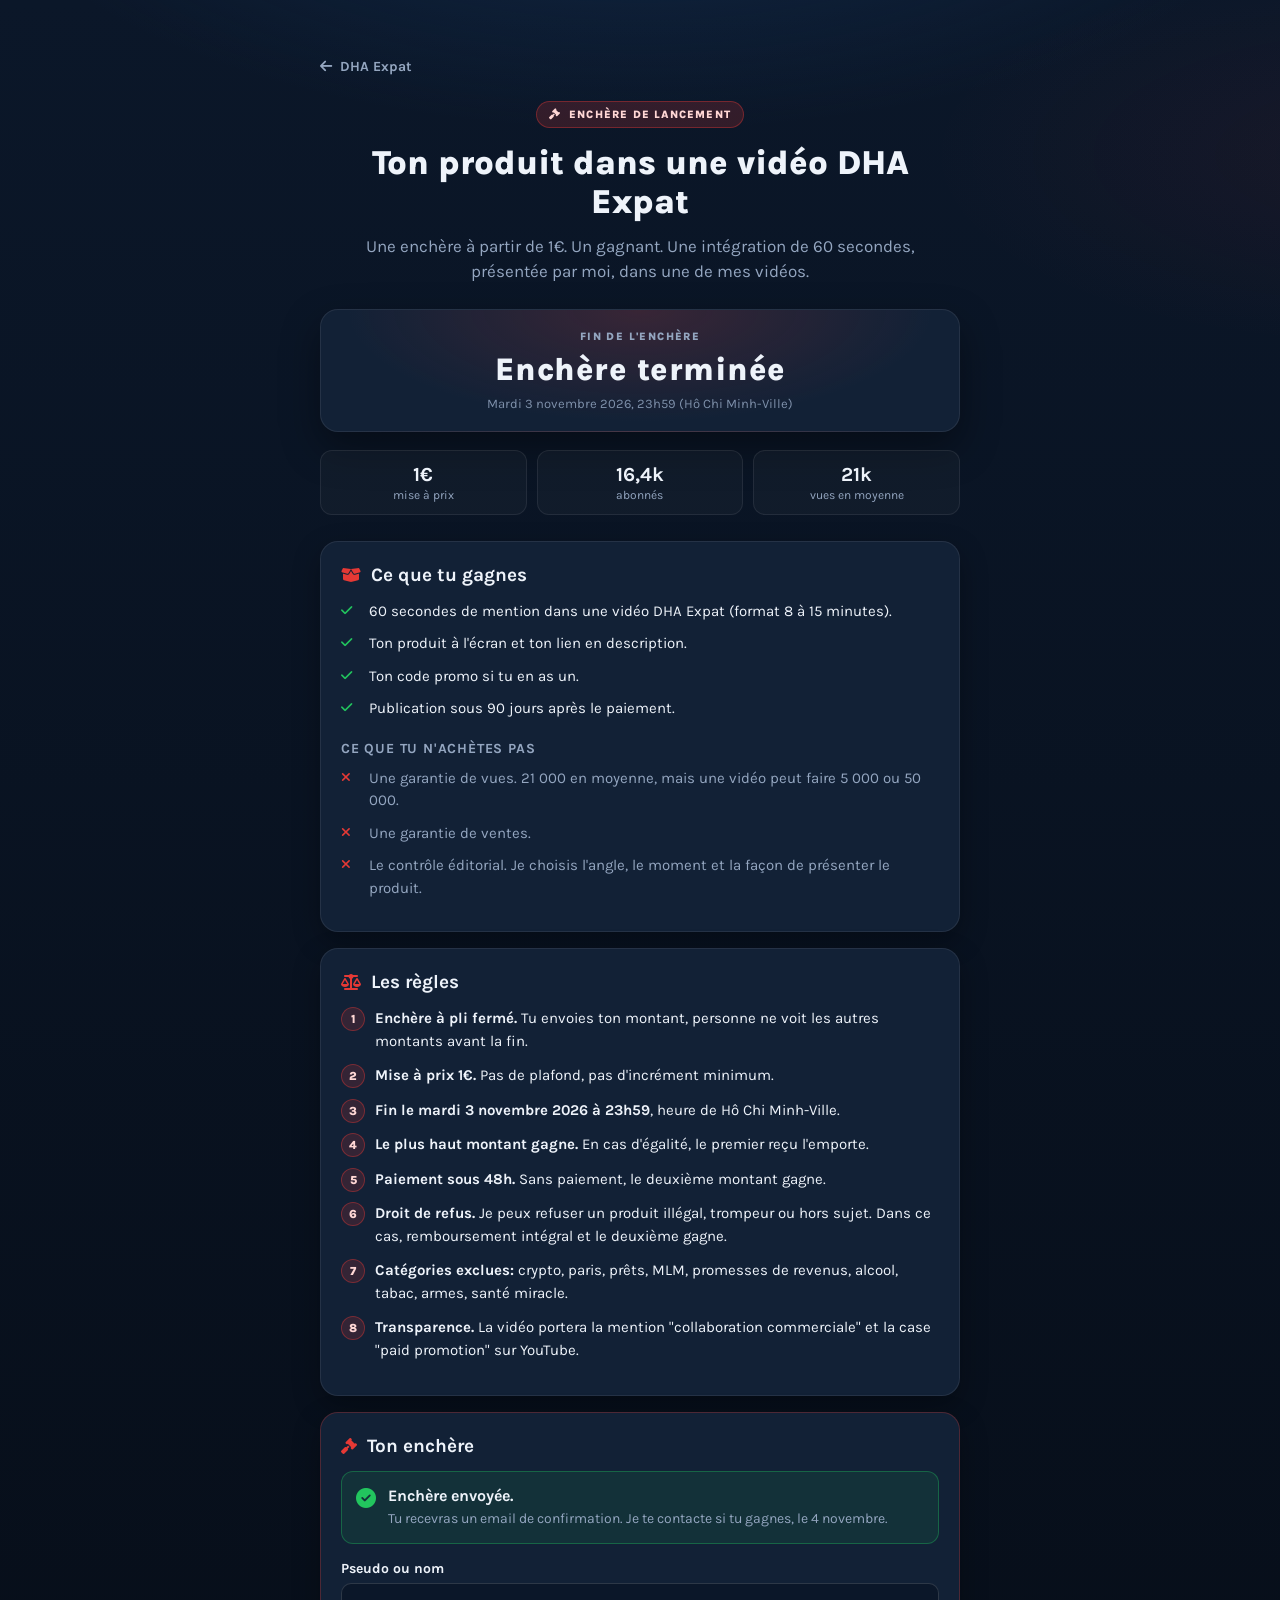
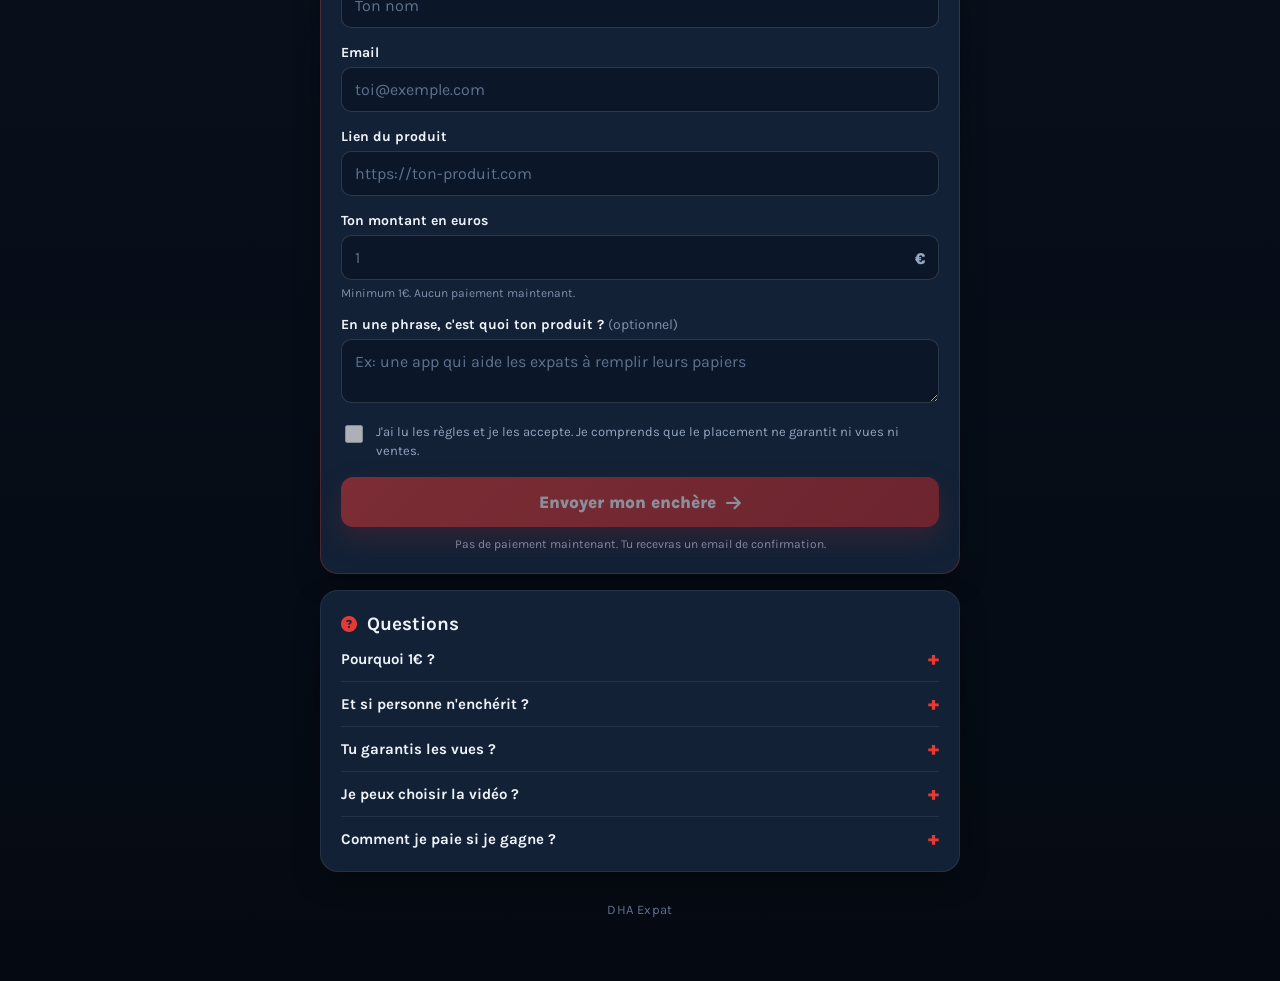
==== auction.html @ 1a3d28b8 "Ajoute la page d'enchere placement produit" ====
<!DOCTYPE html>
<html lang="fr">
<head>
<meta charset="UTF-8">
<meta name="viewport" content="width=device-width, initial-scale=1.0">
<title>Enchère : ton produit dans une vidéo DHA Expat</title>
<meta name="description" content="Enchère à partir de 1€ pour un placement produit dans une vidéo DHA Expat. Pli fermé, un gagnant, une intégration de 60 secondes.">
<meta property="og:title" content="Enchère : ton produit dans une vidéo DHA Expat">
<meta property="og:description" content="Mise à prix 1€. Le plus haut montant gagne un placement de 60 secondes dans une de mes vidéos.">
<meta property="og:image" content="assets/logo.png">
<meta name="theme-color" content="#050a12">
<link rel="icon" type="image/png" href="assets/logo.png">
<link rel="preconnect" href="https://fonts.googleapis.com">
<link rel="preconnect" href="https://fonts.gstatic.com" crossorigin>
<link href="https://fonts.googleapis.com/css2?family=Karla:wght@400;500;700;800&display=swap" rel="stylesheet">
<link rel="stylesheet" href="https://cdnjs.cloudflare.com/ajax/libs/font-awesome/6.5.2/css/all.min.css">
<link rel="stylesheet" href="style.css">
<link rel="stylesheet" href="auction.css">
</head>
<body>
<section class="page">
  <div class="container container--wide">

    <a class="back" href="/"><i class="fa-solid fa-arrow-left"></i> DHA Expat</a>

    <header class="auction-hero">
      <span class="tag"><i class="fa-solid fa-gavel"></i> Enchère de lancement</span>
      <h1 class="auction-title">Ton produit dans une vidéo DHA Expat</h1>
      <p class="auction-sub">Une enchère à partir de 1€. Un gagnant. Une intégration de 60 secondes, présentée par moi, dans une de mes vidéos.</p>

      <div class="countdown" id="countdown">
        <div class="countdown__label">Fin de l'enchère</div>
        <div class="countdown__clock" id="clock">--j --h --m --s</div>
        <div class="countdown__date">Mardi 3 novembre 2026, 23h59 (Hô Chi Minh-Ville)</div>
      </div>

      <div class="stats">
        <div class="stat"><strong>1€</strong><span>mise à prix</span></div>
        <div class="stat"><strong>16,4k</strong><span>abonnés</span></div>
        <div class="stat"><strong>21k</strong><span>vues en moyenne</span></div>
      </div>
    </header>

    <section class="card">
      <h2><i class="fa-solid fa-box-open"></i> Ce que tu gagnes</h2>
      <ul class="check-list">
        <li>60 secondes de mention dans une vidéo DHA Expat (format 8 à 15 minutes).</li>
        <li>Ton produit à l'écran et ton lien en description.</li>
        <li>Ton code promo si tu en as un.</li>
        <li>Publication sous 90 jours après le paiement.</li>
      </ul>
      <h3>Ce que tu n'achètes pas</h3>
      <ul class="cross-list">
        <li>Une garantie de vues. 21 000 en moyenne, mais une vidéo peut faire 5 000 ou 50 000.</li>
        <li>Une garantie de ventes.</li>
        <li>Le contrôle éditorial. Je choisis l'angle, le moment et la façon de présenter le produit.</li>
      </ul>
    </section>

    <section class="card">
      <h2><i class="fa-solid fa-scale-balanced"></i> Les règles</h2>
      <ol class="rules-list">
        <li><strong>Enchère à pli fermé.</strong> Tu envoies ton montant, personne ne voit les autres montants avant la fin.</li>
        <li><strong>Mise à prix 1€.</strong> Pas de plafond, pas d'incrément minimum.</li>
        <li><strong>Fin le mardi 3 novembre 2026 à 23h59</strong>, heure de Hô Chi Minh-Ville.</li>
        <li><strong>Le plus haut montant gagne.</strong> En cas d'égalité, le premier reçu l'emporte.</li>
        <li><strong>Paiement sous 48h.</strong> Sans paiement, le deuxième montant gagne.</li>
        <li><strong>Droit de refus.</strong> Je peux refuser un produit illégal, trompeur ou hors sujet. Dans ce cas, remboursement intégral et le deuxième gagne.</li>
        <li><strong>Catégories exclues:</strong> crypto, paris, prêts, MLM, promesses de revenus, alcool, tabac, armes, santé miracle.</li>
        <li><strong>Transparence.</strong> La vidéo portera la mention "collaboration commerciale" et la case "paid promotion" sur YouTube.</li>
      </ol>
    </section>

    <section class="card card--form">
      <h2><i class="fa-solid fa-gavel"></i> Ton enchère</h2>

      <div class="success" id="success" hidden>
        <i class="fa-solid fa-circle-check"></i>
        <div>
          <strong>Enchère envoyée.</strong>
          <p>Tu recevras un email de confirmation. Je te contacte si tu gagnes, le 4 novembre.</p>
        </div>
      </div>

      <form id="bidForm" action="https://formsubmit.co/dhabeverage@gmail.com" method="POST">
        <input type="hidden" name="_subject" value="Enchère placement produit DHA Expat">
        <input type="hidden" name="_template" value="table">
        <input type="hidden" name="_captcha" value="false">
        <input type="hidden" name="_next" value="https://dha-expat.com/auction.html?envoye=1">
        <input type="text" name="_honey" class="honey" tabindex="-1" autocomplete="off" aria-hidden="true">

        <div class="field">
          <label for="name">Pseudo ou nom</label>
          <input id="name" name="Nom" type="text" required maxlength="80" autocomplete="name" placeholder="Ton nom">
        </div>

        <div class="field">
          <label for="email">Email</label>
          <input id="email" name="Email" type="email" required maxlength="120" autocomplete="email" placeholder="toi@exemple.com">
        </div>

        <div class="field">
          <label for="product">Lien du produit</label>
          <input id="product" name="Produit" type="url" required maxlength="300" inputmode="url" placeholder="https://ton-produit.com">
        </div>

        <div class="field">
          <label for="amount">Ton montant en euros</label>
          <div class="amount-wrap">
            <input id="amount" name="Montant" type="number" required min="1" step="1" inputmode="decimal" placeholder="1">
            <span class="amount-suffix">€</span>
          </div>
          <p class="hint">Minimum 1€. Aucun paiement maintenant.</p>
        </div>

        <div class="field">
          <label for="pitch">En une phrase, c'est quoi ton produit ? <span>(optionnel)</span></label>
          <textarea id="pitch" name="Pitch" rows="2" maxlength="300" placeholder="Ex: une app qui aide les expats à remplir leurs papiers"></textarea>
        </div>

        <label class="consent">
          <input type="checkbox" name="Regles" value="acceptees" required>
          <span>J'ai lu les règles et je les accepte. Je comprends que le placement ne garantit ni vues ni ventes.</span>
        </label>

        <p class="error" id="error" hidden></p>

        <button class="submit" type="submit">Envoyer mon enchère <i class="fa-solid fa-arrow-right"></i></button>
        <p class="hint center">Pas de paiement maintenant. Tu recevras un email de confirmation.</p>
      </form>
    </section>

    <section class="card">
      <h2><i class="fa-solid fa-circle-question"></i> Questions</h2>
      <details>
        <summary>Pourquoi 1€ ?</summary>
        <p>Parce que le prix, c'est le marché qui le fait. Et parce que je préfère un produit que tu as vraiment envie de montrer à un sponsor qui paie juste pour être là.</p>
      </details>
      <details>
        <summary>Et si personne n'enchérit ?</summary>
        <p>Tant pis pour moi, je garde le slot. L'enchère ne me coûte rien à part la page.</p>
      </details>
      <details>
        <summary>Tu garantis les vues ?</summary>
        <p>Non. Je vends un placement, pas un résultat. La moyenne est de 21 000 vues par vidéo, mais elle cache des vidéos à 5 000 et d'autres à 250 000.</p>
      </details>
      <details>
        <summary>Je peux choisir la vidéo ?</summary>
        <p>Non. Je choisis la vidéo et le moment. Tu peux me donner tes contraintes de date, je fais au mieux.</p>
      </details>
      <details>
        <summary>Comment je paie si je gagne ?</summary>
        <p>Par Stripe, sous 48h. Tu reçois un lien de paiement par email.</p>
      </details>
    </section>

    <footer class="foot">
      <span>DHA Expat</span>
    </footer>

  </div>
</section>

<script>
  const END = new Date('2026-11-03T23:59:59+07:00').getTime();
  const clock = document.getElementById('clock');
  const form = document.getElementById('bidForm');
  const success = document.getElementById('success');
  const error = document.getElementById('error');

  function tick() {
    const diff = END - Date.now();
    if (diff <= 0) {
      clock.textContent = 'Enchère terminée';
      form.querySelectorAll('input, textarea, button').forEach(el => el.disabled = true);
      return;
    }
    const s = Math.floor(diff / 1000);
    const d = Math.floor(s / 86400);
    const h = Math.floor((s % 86400) / 3600);
    const m = Math.floor((s % 3600) / 60);
    const sec = s % 60;
    clock.textContent = `${d}j ${String(h).padStart(2, '0')}h ${String(m).padStart(2, '0')}m ${String(sec).padStart(2, '0')}s`;
  }
  tick();
  setInterval(tick, 1000);

  if (new URLSearchParams(location.search).has('envoye')) {
    form.hidden = true;
    success.hidden = false;
  }

  form.addEventListener('submit', (e) => {
    const amount = Number(document.getElementById('amount').value);
    if (!Number.isFinite(amount) || amount < 1) {
      e.preventDefault();
      error.textContent = 'Le montant minimum est de 1€.';
      error.hidden = false;
      document.getElementById('amount').focus();
      return;
    }
    error.hidden = true;
  });
</script>
</body>
</html>
---- style.css ----
:root {
  --navy: #0d2140;
  --navy-2: #16355f;
  --red: #E53935;
  --red-dark: #c62828;
  --ink: #eef3fa;
  --card: #122136;
  --card-hover: #162840;
  --muted: #94a6c0;
  --sub: #7e90aa;
  --chev: #566a88;
  --foot: #5f718c;
  --line: rgba(255, 255, 255, 0.08);
  --ring: rgba(255, 255, 255, 0.14);
  --bg-base: #050a12;
}

* { box-sizing: border-box; }

html { -webkit-text-size-adjust: 100%; }

body {
  margin: 0;
  font-family: 'Karla', sans-serif;
  color: var(--ink);
  background: var(--bg-base);
}

.page {
  min-height: 100vh;
  display: flex;
  justify-content: center;
  padding: 56px 18px 64px;
  background:
    radial-gradient(1100px 500px at 50% -180px, rgba(21, 56, 98, 0.55) 0%, rgba(21, 56, 98, 0) 62%),
    radial-gradient(760px 320px at 108% 6%, rgba(229, 57, 53, 0.06) 0%, rgba(229, 57, 53, 0) 60%),
    linear-gradient(180deg, #0b1729 0%, #050a12 100%);
}

.container {
  width: 100%;
  max-width: 520px;
}

/* Hero */
.hero { text-align: center; margin-bottom: 26px; }

.avatar-wrap {
  position: relative;
  width: 132px;
  height: 132px;
  margin: 0 auto 18px;
  border-radius: 50%;
  background: linear-gradient(135deg, var(--red) 0%, var(--red-dark) 100%);
  display: flex;
  align-items: center;
  justify-content: center;
  box-shadow: 0 12px 30px rgba(198, 40, 40, 0.38), 0 0 0 6px var(--ring);
}

.avatar {
  width: 116px;
  height: 116px;
  border-radius: 50%;
  object-fit: cover;
  display: block;
  border: 3px solid #fff;
}

.title {
  font-size: 32px;
  font-weight: 800;
  letter-spacing: 0.3px;
  color: var(--ink);
  margin: 0 0 6px;
}

.subtitle {
  font-size: 17px;
  font-weight: 500;
  color: var(--muted);
  margin: 0;
}

/* Link buttons */
.links {
  display: flex;
  flex-direction: column;
  gap: 14px;
}

.btn {
  display: flex;
  align-items: center;
  gap: 14px;
  background-color: var(--card);
  color: var(--ink);
  text-decoration: none;
  font-weight: 700;
  font-size: 17px;
  border-radius: 14px;
  padding: 14px 16px;
  box-shadow: 0 4px 16px rgba(0, 0, 0, 0.35);
  border: 1px solid var(--line);
  transition: transform 0.15s ease, box-shadow 0.15s ease, border-color 0.15s ease, background-color 0.15s ease;
}

.btn:hover {
  transform: translateY(-2px);
  background-color: var(--card-hover);
  box-shadow: 0 10px 26px rgba(0, 0, 0, 0.5);
  border-color: rgba(229, 57, 53, 0.4);
}

.btn__ico {
  flex: 0 0 auto;
  width: 42px;
  height: 42px;
  border-radius: 11px;
  display: flex;
  align-items: center;
  justify-content: center;
  font-size: 19px;
  color: #fff;
}

.ico--discord { background: #5865F2; }
.ico--phone   { background: #16a34a; }
.ico--yt      { background: #FF0000; }
.ico--ig      { background: linear-gradient(45deg, #f09433, #e6683c 30%, #dc2743 50%, #cc2366 75%, #bc1888); }
.ico--tk      { background: #010101; }
.ico--health  { background: #0ea5e9; }
.ico--mail    { background: #64748b; }

.btn__label {
  display: flex;
  flex-direction: column;
  align-items: flex-start;
  flex: 1 1 auto;
  min-width: 0;
}

.btn__main { display: block; }

.btn__sub {
  font-size: 13px;
  font-weight: 500;
  margin-top: 2px;
  color: var(--muted);
}

.btn__chev {
  flex: 0 0 auto;
  font-size: 13px;
  color: var(--chev);
  transition: transform 0.15s ease, color 0.15s ease;
}

.btn:hover .btn__chev {
  transform: translateX(3px);
  color: var(--red);
}

/* Footer */
.foot {
  text-align: center;
  margin-top: 30px;
  font-size: 13px;
  color: var(--foot);
  letter-spacing: 0.4px;
}

@media (max-width: 480px) {
  .page { padding: 44px 14px 52px; }
  .title { font-size: 27px; }
  .subtitle { font-size: 15px; }
  .btn { font-size: 16px; padding: 13px 14px; }
  .btn__ico { width: 38px; height: 38px; font-size: 17px; }
}
---- auction.css ----
.container--wide { max-width: 640px; }

.back {
  display: inline-flex;
  align-items: center;
  gap: 8px;
  color: var(--muted);
  text-decoration: none;
  font-size: 14px;
  font-weight: 700;
  margin-bottom: 26px;
}
.back:hover { color: var(--ink); }

.auction-hero { text-align: center; margin-bottom: 26px; }

.tag {
  display: inline-flex;
  align-items: center;
  gap: 8px;
  font-size: 11px;
  font-weight: 800;
  letter-spacing: 1.2px;
  text-transform: uppercase;
  color: #ffd7d5;
  background: rgba(229, 57, 53, 0.18);
  border: 1px solid rgba(229, 57, 53, 0.38);
  padding: 6px 12px;
  border-radius: 999px;
  margin-bottom: 16px;
}

.auction-title {
  font-size: 34px;
  line-height: 1.15;
  font-weight: 800;
  margin: 0 0 12px;
}

.auction-sub {
  font-size: 17px;
  line-height: 1.5;
  color: var(--muted);
  margin: 0 auto 24px;
  max-width: 560px;
}

.countdown {
  background:
    radial-gradient(420px 160px at 50% 0%, rgba(229, 57, 53, 0.18) 0%, rgba(229, 57, 53, 0) 70%),
    var(--card);
  border: 1px solid var(--line);
  border-radius: 18px;
  padding: 20px 18px;
  margin-bottom: 18px;
  box-shadow: 0 16px 38px rgba(0, 0, 0, 0.38);
}

.countdown__label {
  font-size: 11px;
  font-weight: 800;
  letter-spacing: 1.4px;
  text-transform: uppercase;
  color: var(--muted);
  margin-bottom: 8px;
}

.countdown__clock {
  font-size: 32px;
  font-weight: 800;
  letter-spacing: 0.5px;
  color: var(--ink);
  font-variant-numeric: tabular-nums;
}

.countdown__date {
  margin-top: 8px;
  font-size: 13px;
  color: var(--sub);
}

.stats {
  display: grid;
  grid-template-columns: repeat(3, 1fr);
  gap: 10px;
}

.stat {
  background: rgba(255, 255, 255, 0.03);
  border: 1px solid var(--line);
  border-radius: 12px;
  padding: 12px 8px;
  display: flex;
  flex-direction: column;
  gap: 2px;
}
.stat strong { font-size: 20px; }
.stat span { font-size: 12px; color: var(--muted); }

.card {
  background: var(--card);
  border: 1px solid var(--line);
  border-radius: 18px;
  padding: 22px 20px;
  margin-bottom: 16px;
  box-shadow: 0 10px 28px rgba(0, 0, 0, 0.3);
}

.card h2 {
  display: flex;
  align-items: center;
  gap: 10px;
  font-size: 19px;
  margin: 0 0 14px;
}
.card h2 i { color: var(--red); font-size: 16px; }

.card h3 {
  font-size: 14px;
  text-transform: uppercase;
  letter-spacing: 0.8px;
  color: var(--muted);
  margin: 20px 0 10px;
}

.check-list, .cross-list, .rules-list {
  margin: 0;
  padding-left: 0;
  list-style: none;
}

.check-list li {
  position: relative;
  padding-left: 28px;
  margin-bottom: 10px;
  line-height: 1.5;
  font-size: 15px;
}
.check-list li::before {
  content: "\f00c";
  font-family: "Font Awesome 6 Free";
  font-weight: 900;
  position: absolute;
  left: 0;
  top: 1px;
  color: #22c55e;
  font-size: 13px;
}

.cross-list li {
  position: relative;
  padding-left: 28px;
  margin-bottom: 10px;
  line-height: 1.5;
  font-size: 15px;
  color: var(--muted);
}
.cross-list li::before {
  content: "\f00d";
  font-family: "Font Awesome 6 Free";
  font-weight: 900;
  position: absolute;
  left: 0;
  top: 1px;
  color: var(--red);
  font-size: 13px;
}

.rules-list { counter-reset: rule; }
.rules-list li {
  position: relative;
  padding-left: 34px;
  margin-bottom: 12px;
  line-height: 1.5;
  font-size: 15px;
  counter-increment: rule;
}
.rules-list li::before {
  content: counter(rule);
  position: absolute;
  left: 0;
  top: 0;
  width: 22px;
  height: 22px;
  border-radius: 50%;
  background: rgba(229, 57, 53, 0.16);
  border: 1px solid rgba(229, 57, 53, 0.4);
  color: #ffd7d5;
  font-size: 12px;
  font-weight: 800;
  display: flex;
  align-items: center;
  justify-content: center;
}

.card--form { border-color: rgba(229, 57, 53, 0.28); }

.field { margin-bottom: 16px; }

.field label {
  display: block;
  font-size: 14px;
  font-weight: 700;
  margin-bottom: 6px;
}
.field label span { color: var(--sub); font-weight: 400; }

.field input,
.field textarea {
  width: 100%;
  background: #0b1729;
  border: 1px solid var(--ring);
  border-radius: 10px;
  color: var(--ink);
  font-family: inherit;
  font-size: 16px;
  padding: 12px 13px;
  outline: none;
  transition: border-color 0.15s ease, box-shadow 0.15s ease;
}
.field input::placeholder,
.field textarea::placeholder { color: #5f718c; }

.field input:focus,
.field textarea:focus {
  border-color: var(--red);
  box-shadow: 0 0 0 3px rgba(229, 57, 53, 0.18);
}

.field textarea { resize: vertical; min-height: 64px; }

.amount-wrap { position: relative; }
.amount-wrap input { padding-right: 38px; }
.amount-suffix {
  position: absolute;
  right: 14px;
  top: 50%;
  transform: translateY(-50%);
  color: var(--muted);
  font-weight: 800;
}

.hint {
  font-size: 12px;
  color: var(--sub);
  margin: 6px 0 0;
}
.hint.center { text-align: center; margin-top: 10px; }

.consent {
  display: flex;
  gap: 10px;
  align-items: flex-start;
  font-size: 13px;
  line-height: 1.45;
  color: var(--muted);
  margin: 4px 0 16px;
  cursor: pointer;
}
.consent input {
  flex: 0 0 auto;
  width: 18px;
  height: 18px;
  margin-top: 2px;
  accent-color: var(--red);
}

.submit {
  width: 100%;
  border: 0;
  border-radius: 12px;
  background: linear-gradient(135deg, var(--red) 0%, var(--red-dark) 100%);
  color: #fff;
  font-family: inherit;
  font-size: 17px;
  font-weight: 800;
  padding: 15px 18px;
  cursor: pointer;
  display: inline-flex;
  align-items: center;
  justify-content: center;
  gap: 10px;
  box-shadow: 0 12px 26px rgba(198, 40, 40, 0.35);
  transition: transform 0.15s ease, box-shadow 0.15s ease;
}
.submit:hover { transform: translateY(-2px); box-shadow: 0 16px 34px rgba(198, 40, 40, 0.45); }
.submit:disabled { opacity: 0.5; cursor: not-allowed; transform: none; }

.error {
  color: #ff9a97;
  font-size: 13px;
  font-weight: 700;
  margin: 0 0 10px;
}

.honey { display: none !important; }

.success {
  display: flex;
  gap: 12px;
  align-items: flex-start;
  background: rgba(34, 197, 94, 0.1);
  border: 1px solid rgba(34, 197, 94, 0.35);
  border-radius: 12px;
  padding: 14px;
  margin-bottom: 16px;
}
.success i { color: #22c55e; font-size: 20px; margin-top: 2px; }
.success strong { display: block; margin-bottom: 4px; }
.success p { margin: 0; font-size: 14px; color: var(--muted); line-height: 1.45; }

details {
  border-top: 1px solid var(--line);
  padding: 12px 0;
}
details:first-of-type { border-top: 0; padding-top: 0; }
details:last-of-type { padding-bottom: 0; }

summary {
  cursor: pointer;
  font-weight: 700;
  font-size: 15px;
  list-style: none;
  display: flex;
  justify-content: space-between;
  align-items: center;
  gap: 10px;
}
summary::-webkit-details-marker { display: none; }
summary::after {
  content: "+";
  color: var(--red);
  font-size: 20px;
  font-weight: 800;
  line-height: 1;
}
details[open] summary::after { content: "\2212"; }

details p {
  margin: 10px 0 0;
  font-size: 14px;
  line-height: 1.5;
  color: var(--muted);
}

@media (max-width: 480px) {
  .auction-title { font-size: 27px; }
  .auction-sub { font-size: 15px; }
  .countdown__clock { font-size: 26px; }
  .card { padding: 18px 16px; }
  .stats { gap: 8px; }
  .stat strong { font-size: 17px; }
  .stat span { font-size: 11px; }
}
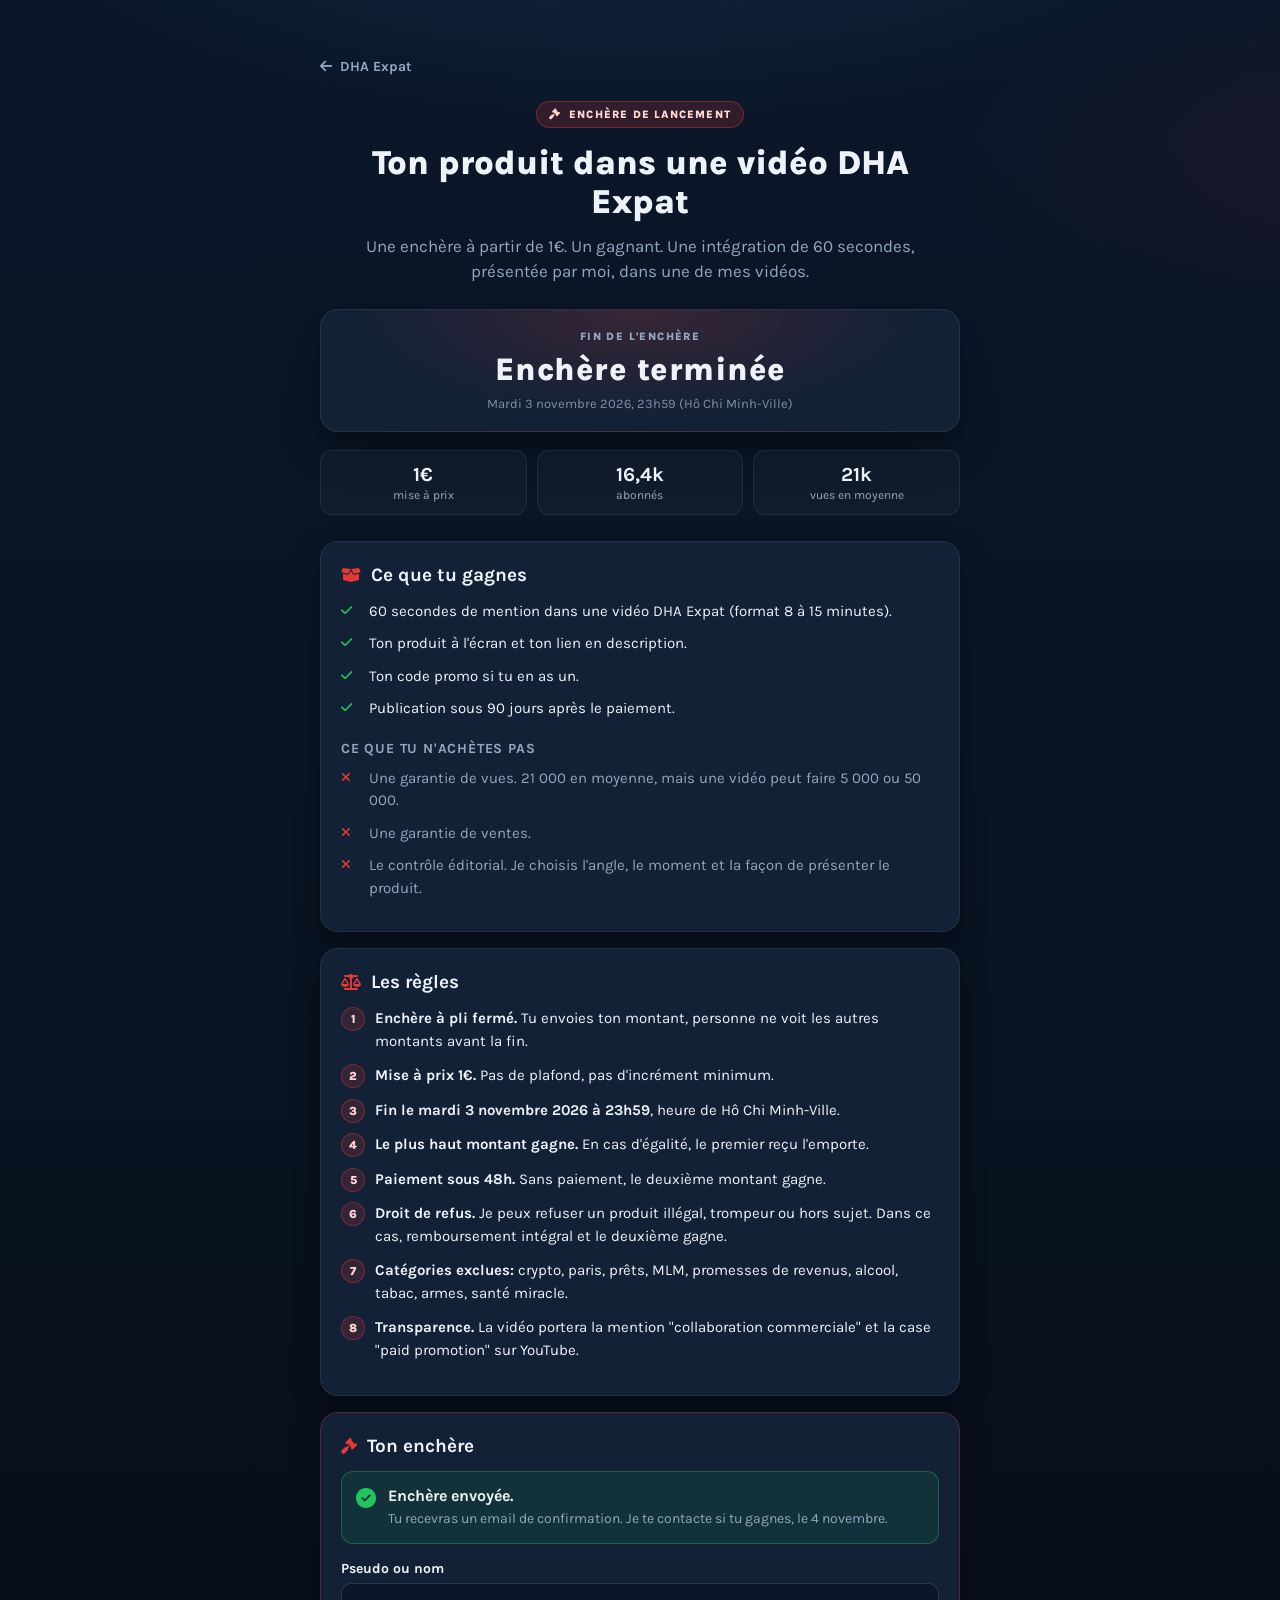
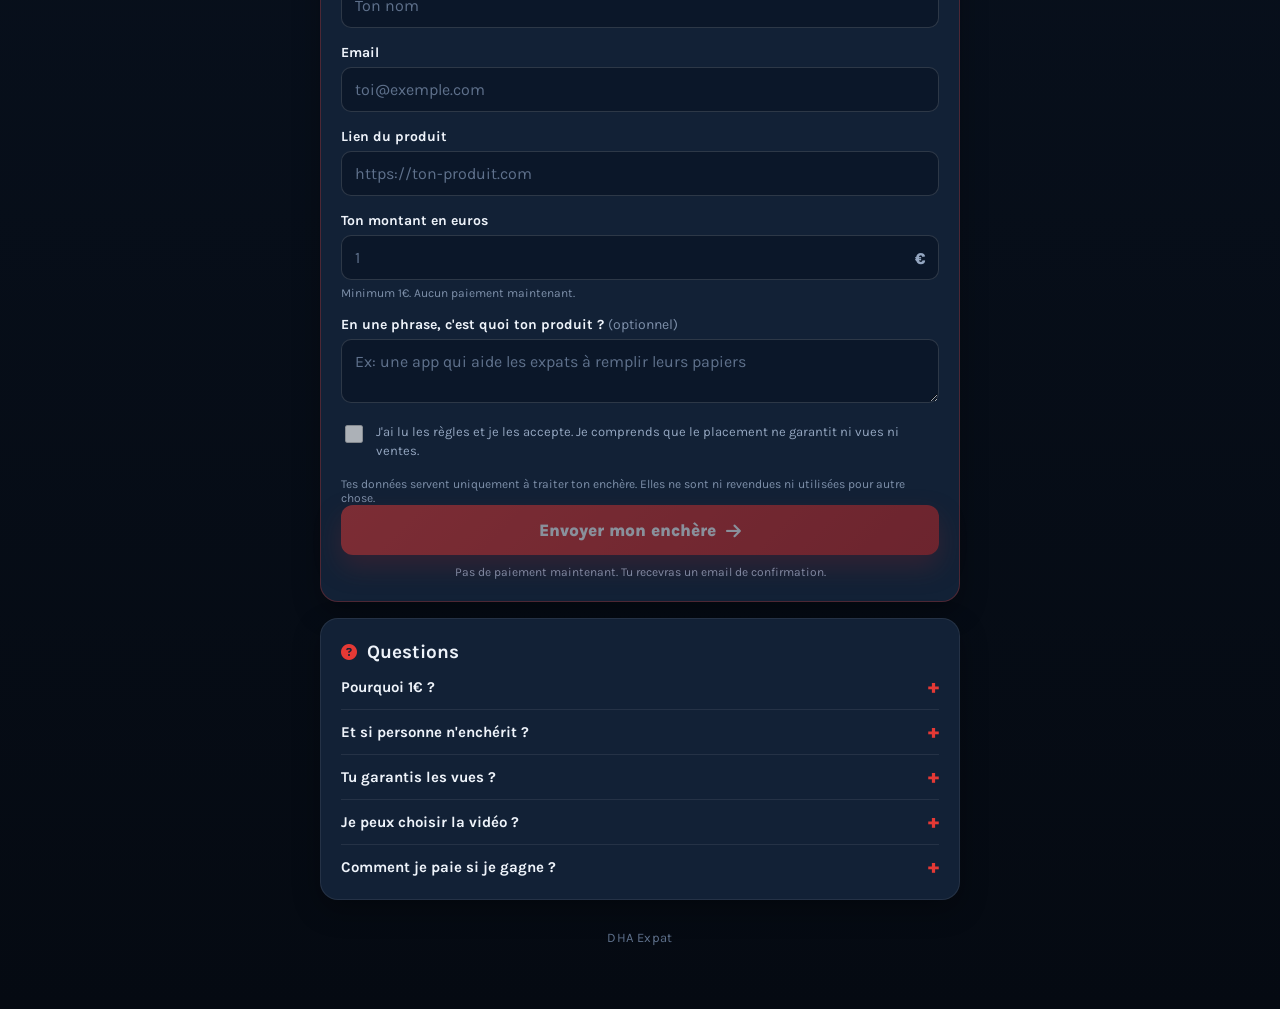
==== commit ccd6b133: "Ajoute la mention donnees personnelles sur l'enchere" ====
--- a/auction.html
+++ b/auction.html
@@ -123,6 +123,8 @@
           <span>J'ai lu les règles et je les accepte. Je comprends que le placement ne garantit ni vues ni ventes.</span>
         </label>
 
+        <p class="hint">Tes données servent uniquement à traiter ton enchère. Elles ne sont ni revendues ni utilisées pour autre chose.</p>
+
         <p class="error" id="error" hidden></p>
 
         <button class="submit" type="submit">Envoyer mon enchère <i class="fa-solid fa-arrow-right"></i></button>
